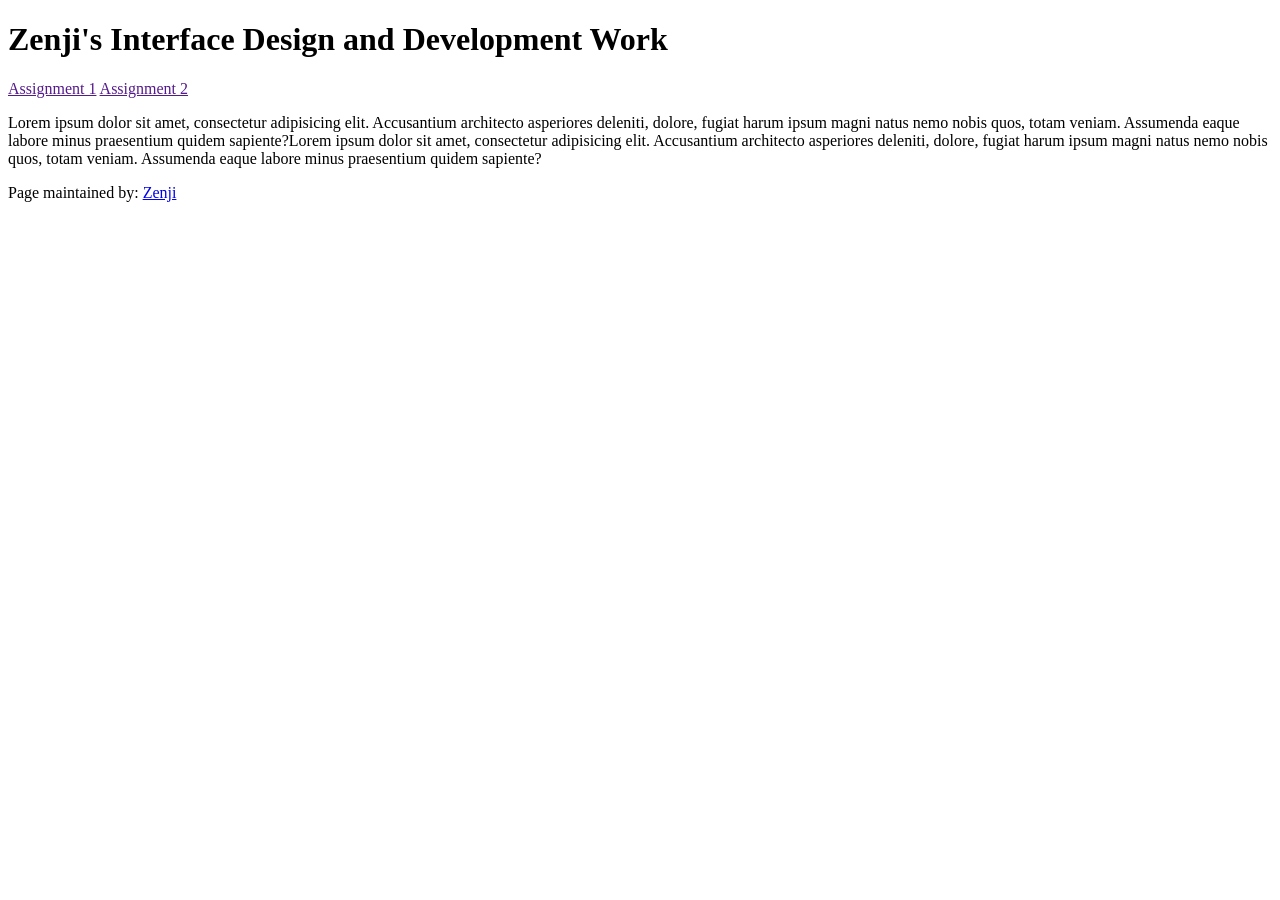
==== index.html @ 8e726c19 "Work Index Init -Created fork from template -Updated our own details in the HTML -Replaced favicon i" ====
<!doctype html>
<html lang="en">
<head>
    <meta charset="UTF-8">
    <meta name="viewport"
          content="width=device-width, user-scalable=no, initial-scale=1.0, maximum-scale=1.0, minimum-scale=1.0">
    <meta http-equiv="X-UA-Compatible" content="ie=edge">

<!-- !!!!! -->
<!--    change this to refer to your specific page  -->
    <title>Zenji's Work Index</title>

<!-- !!!!! -->
<!--  change this to your preferred icon  -->
    <!-- favicon was sourced from favicon.io but the original graphics are copyright 2020 Twitter, Inc
    and other contributors -->
    <!-- They are licensed under CC-BY 4.0 as linked below -->
    <!-- https://creativecommons.org/licenses/by/4.0/ -->
    <link rel="icon" type="image/png" href="./assets/icons/favicon.png">

    <link rel="stylesheet" href="reset.css">
    <link rel="stylesheet" href="style.css">
</head>
<body>

    <header>
<!-- !!!!! -->
<!--    change this to your preferred online name  -->
        <h1>Zenji's Interface Design and Development Work</h1>
    </header>

    <div class="mainNavContainer">

        <nav>
            <a href="">Assignment 1</a>
            <a href="">Assignment 2</a>
        </nav>

        <main>
            <section id="intro-section">
                <p> Lorem ipsum dolor sit amet, consectetur adipisicing elit. Accusantium architecto asperiores deleniti, dolore, fugiat harum ipsum magni natus nemo nobis quos, totam veniam. Assumenda eaque labore minus praesentium quidem sapiente?Lorem ipsum dolor sit amet, consectetur adipisicing elit. Accusantium architecto asperiores deleniti, dolore, fugiat harum ipsum magni natus nemo nobis quos, totam veniam. Assumenda eaque labore minus praesentium quidem sapiente?</p>
            </section>
        </main>

        <!-- this is an empty element which helps with spacing -->
        <aside></aside>

    </div>

    <footer>
        <p>
<!-- !!!!! -->
<!--    change this to your preferred online name and update link to refer to your github page  -->
            Page maintained by:
            <a href="https://github.com/Zenji2" target="_blank">
            Zenji
            </a>
        </p>
    </footer>
</body>
</html>
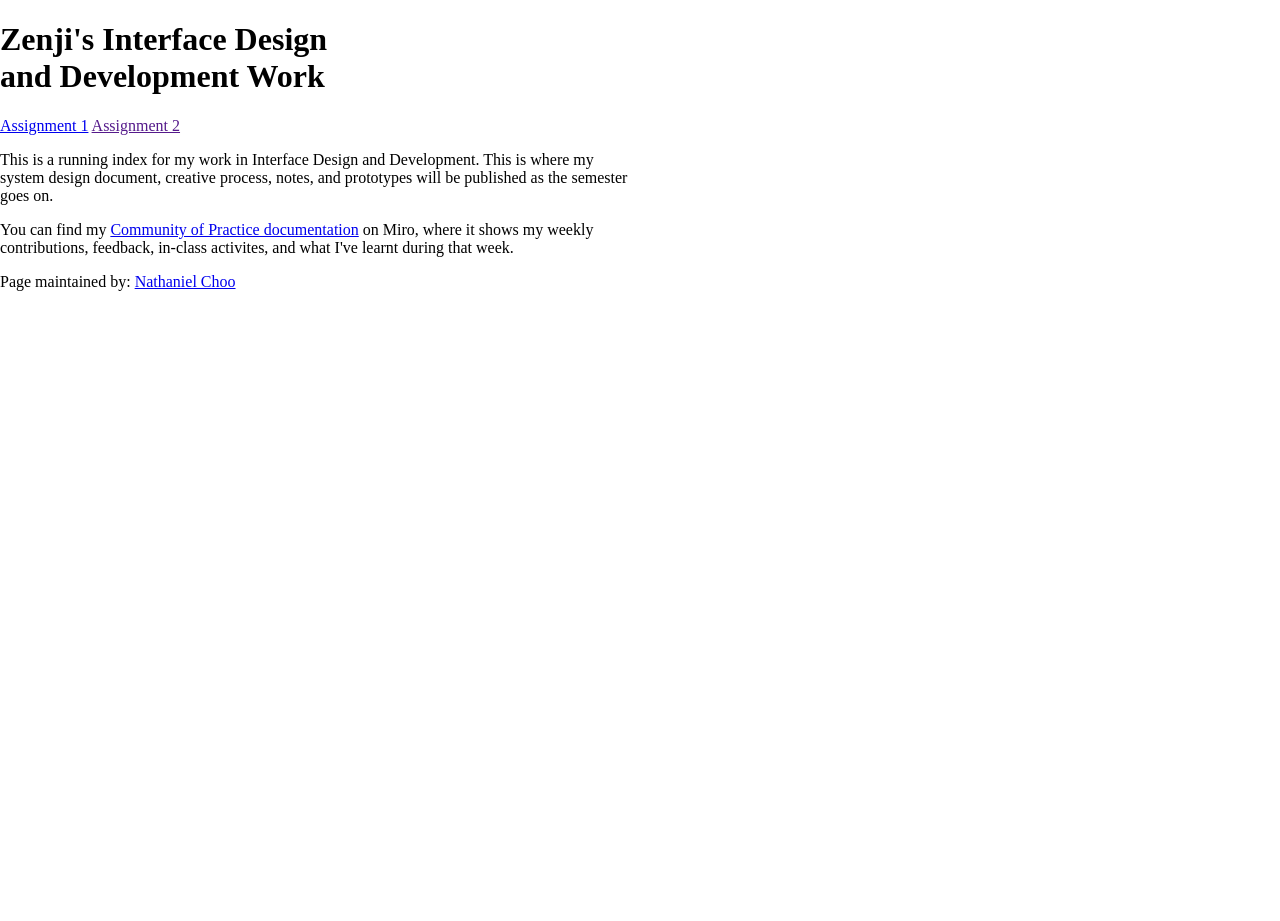
==== commit 46138da8: "Update index -Added my own information replacing template text" ====
--- a/index.html
+++ b/index.html
@@ -32,19 +32,27 @@
     <div class="mainNavContainer">
 
         <nav>
-            <a href="">Assignment 1</a>
+            <a href="./assignment1.html">Assignment 1</a>
             <a href="">Assignment 2</a>
         </nav>
 
         <main>
             <section id="intro-section">
-                <p> Lorem ipsum dolor sit amet, consectetur adipisicing elit. Accusantium architecto asperiores deleniti, dolore, fugiat harum ipsum magni natus nemo nobis quos, totam veniam. Assumenda eaque labore minus praesentium quidem sapiente?Lorem ipsum dolor sit amet, consectetur adipisicing elit. Accusantium architecto asperiores deleniti, dolore, fugiat harum ipsum magni natus nemo nobis quos, totam veniam. Assumenda eaque labore minus praesentium quidem sapiente?</p>
+                <p> This is a running index for my work in Interface Design and Development. This is where my system design document, creative process, notes, and prototypes will be published as the semester goes on.
+                    
+                </p>
+
+                <p> You can find my <a href="https://au.miro.com/app/board/u3jVOf5GMVg=/?share_link_id=210217706839">Community of Practice documentation</a> on Miro, where it shows my weekly contributions, feedback, in-class activites, and what I've learnt during that week.
+                    
+                </p>
             </section>
         </main>
 
+        
         <!-- this is an empty element which helps with spacing -->
         <aside></aside>
 
+        
     </div>
 
     <footer>
@@ -53,7 +61,7 @@
 <!--    change this to your preferred online name and update link to refer to your github page  -->
             Page maintained by:
             <a href="https://github.com/Zenji2" target="_blank">
-            Zenji
+            Nathaniel Choo
             </a>
         </p>
     </footer>
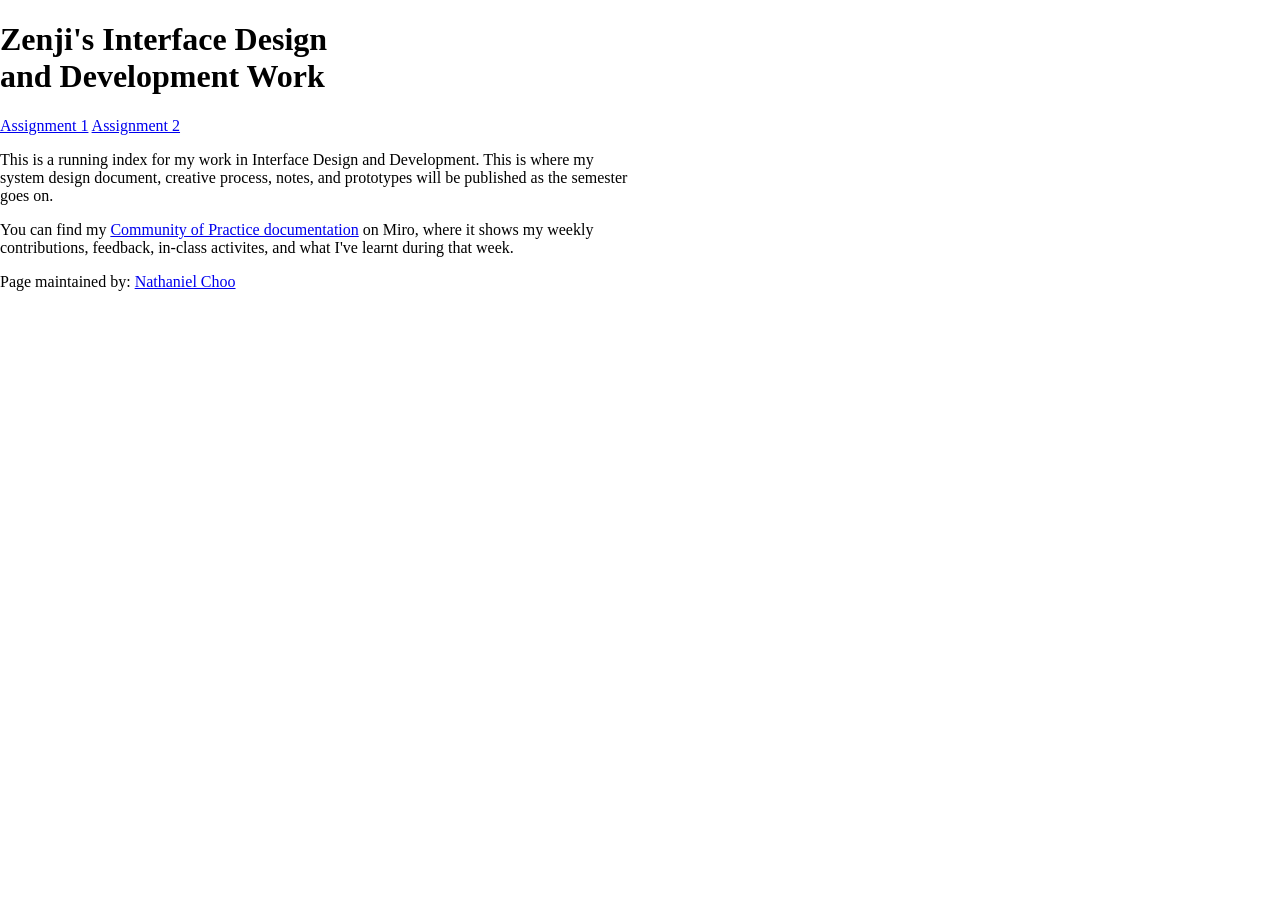
==== commit e98666ae: "Created assignment 2 page -Duplicated assignment 1 to make assignment 2 page -Added page linking to " ====
--- a/index.html
+++ b/index.html
@@ -33,7 +33,7 @@
 
         <nav>
             <a href="./assignment1.html">Assignment 1</a>
-            <a href="">Assignment 2</a>
+            <a href="./assignment2.html">Assignment 2</a>
         </nav>
 
         <main>
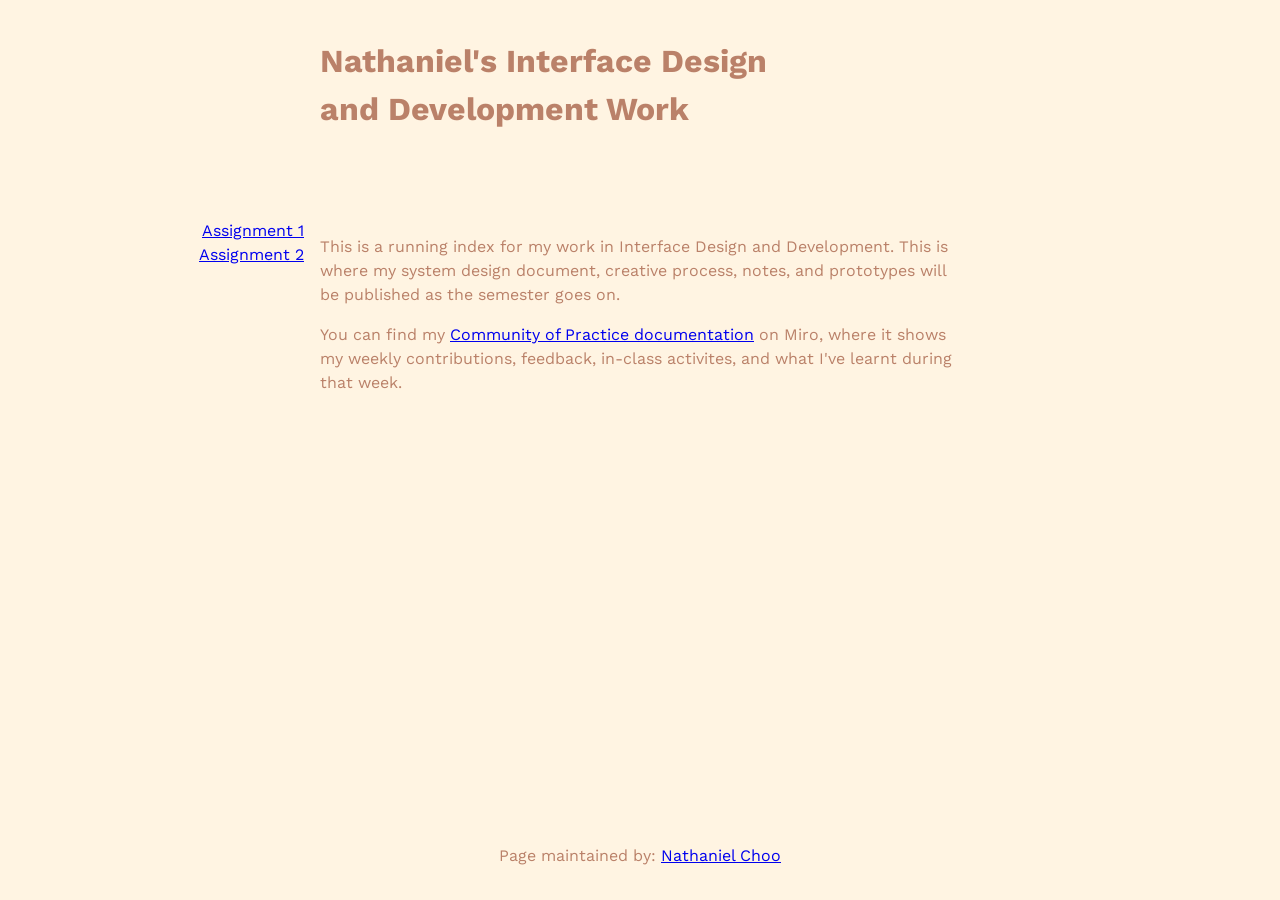
==== commit e7422fe2: "Updated style and name -Customised page" ====
--- a/index.html
+++ b/index.html
@@ -8,7 +8,7 @@
 
 <!-- !!!!! -->
 <!--    change this to refer to your specific page  -->
-    <title>Zenji's Work Index</title>
+    <title>Nathaniel's Interface Website</title>
 
 <!-- !!!!! -->
 <!--  change this to your preferred icon  -->
@@ -26,7 +26,7 @@
     <header>
 <!-- !!!!! -->
 <!--    change this to your preferred online name  -->
-        <h1>Zenji's Interface Design and Development Work</h1>
+        <h1>Nathaniel's Interface Design and Development Work</h1>
     </header>
 
     <div class="mainNavContainer">
--- a/style.css
+++ b/style.css
@@ -0,0 +1,140 @@
+/*!!!!!*/
+/*add in your own font imports here*/
+/*remember to update them in the rest of the CSS : eg the body selector*/
+@import url('https://fonts.googleapis.com/css2?family=Work+Sans:ital,wght@0,100..900;1,100..900&display=swap');
+
+/*!!!!!*/
+/*change out, and/or add colours to the colour scheme*/
+:root{
+    /* basic 2-bit palette from 1bit Monitor Glow Palette by Polyducks */
+    /* https://lospec.com/palette-list/1bit-monitor-glow */
+    --colour-1: #BA8169;
+    --colour-2: #FFF4E2;
+}
+
+/* this swaps the colour order to account for user's OS dark mode */
+/*!!!!!*/
+/*remember to update the colours here too to reflect the above changes*/
+@media (prefers-color-scheme: dark) {
+    :root{
+        --colour-1: #BA8169;
+        --colour-2: #FFF4E2;
+    }
+}
+
+
+body {
+    background-color: var(--colour-2);
+    color: var(--colour-1);
+    font-family: 'Work Sans', sans-serif;
+    line-height: 1.5;
+    padding: 1rem;
+    display: flex;
+    flex-direction: column;
+    gap: 1rem;
+}
+
+header {
+    display: flex;
+    justify-content: center;
+    margin-block-end: 3rem;
+}
+
+.mainNavContainer {
+    flex: 1;
+    display: flex;
+    justify-content: center;
+    gap: 1rem;
+}
+
+nav {
+    display: flex;
+    flex-direction: column;
+    min-width: fit-content;
+    flex: 1;
+    align-items: flex-end;
+}
+
+main {
+    display: flex;
+    flex-direction: column;
+    align-items: center;
+}
+
+section {
+    max-width: 80rch;
+}
+
+.firstSectionHeading {
+    margin-top: 0;
+}
+
+aside {
+    visibility: hidden;
+    flex: 1;
+}
+
+footer {
+    display: flex;
+    justify-content: center;
+    margin-block-start: 3rem;
+}
+
+/*technique from Kevin Powell*/
+/*https://youtu.be/CU8Plk-53RU?si=zMpP0Pfbg1SaXeDB&t=255*/
+/*longer post about how this works and the * + * selector*/
+/*https://alistapart.com/article/axiomatic-css-and-lobotomized-owls/*/
+.prose > * + * {
+    margin-block-start: var(--prose-flow, 1em);
+}
+
+/* breakpoints from Material Design Spec https://m3.material.io/foundations/layout/breakpoints/overview */
+/* while sometimes mobile first is recommended, as we will be focused on desktop, we will start there */
+
+/* assumed base sizing is large (1200–1599px) : desktop  */
+
+/* extra-large breakpoint : desktop, ultrawide monitors */
+@media (width > 1600px) {
+
+}
+
+/* expanded breakpoint : phone or tablet in landscape, desktop */
+@media (width < 1200px) {
+    header {
+        margin-block-end: 2rem;
+    }
+    footer {
+        margin-block-start: 2rem;
+    }
+}
+/* medium breakpoint : tablet in portrait */
+@media (width < 840px) {
+    header {
+        margin-block-end: 1rem;
+    }
+    .mainNavContainer {
+        flex-direction: column;
+        justify-content: flex-start;
+        align-items: center;
+    }
+    nav {
+        flex: 0;
+        width: 100%;
+        max-width: 80rch;
+        justify-content: space-between;
+        flex-direction: row;
+    }
+    main {
+        flex: 1;
+    }
+    aside {
+        flex: 0;
+    }
+    footer {
+        margin-block-start: 1rem;
+    }
+}
+/* compact breakpoint : phone in portrait */
+@media (width < 600px) {
+
+}
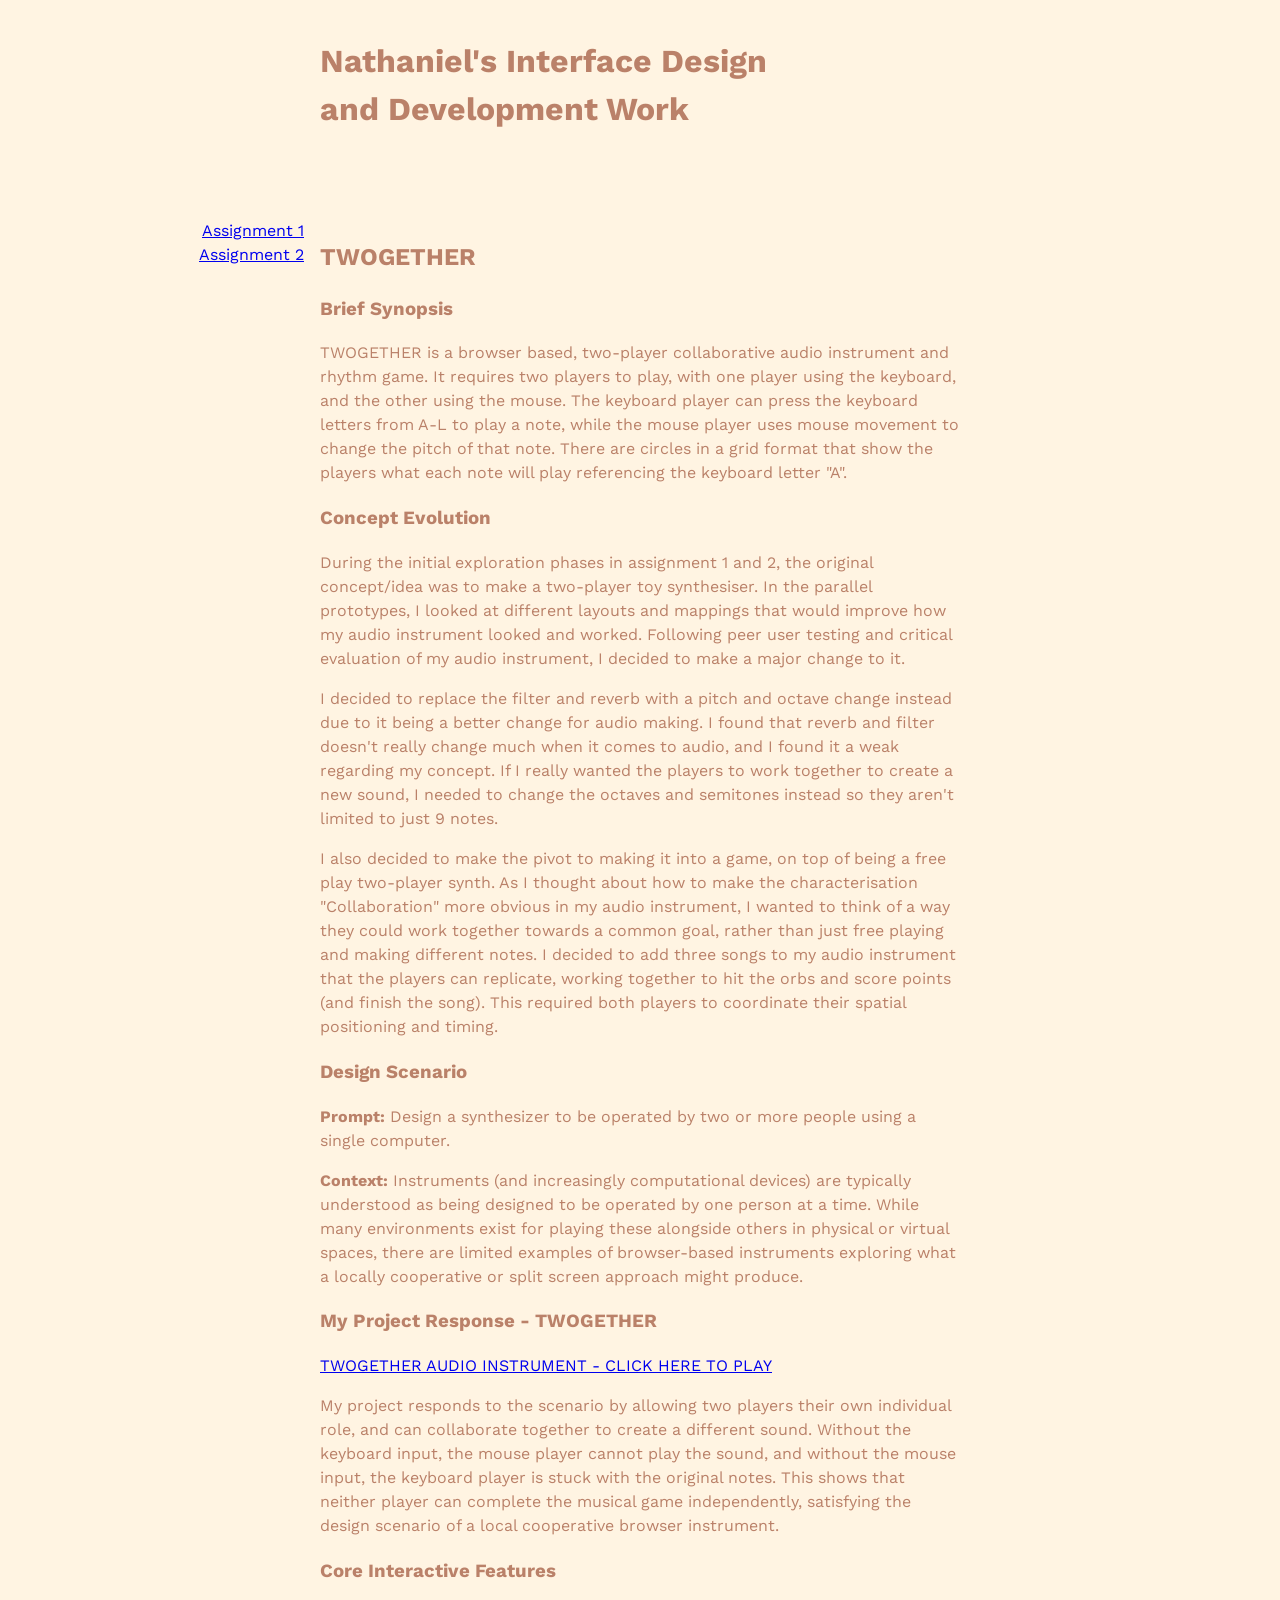
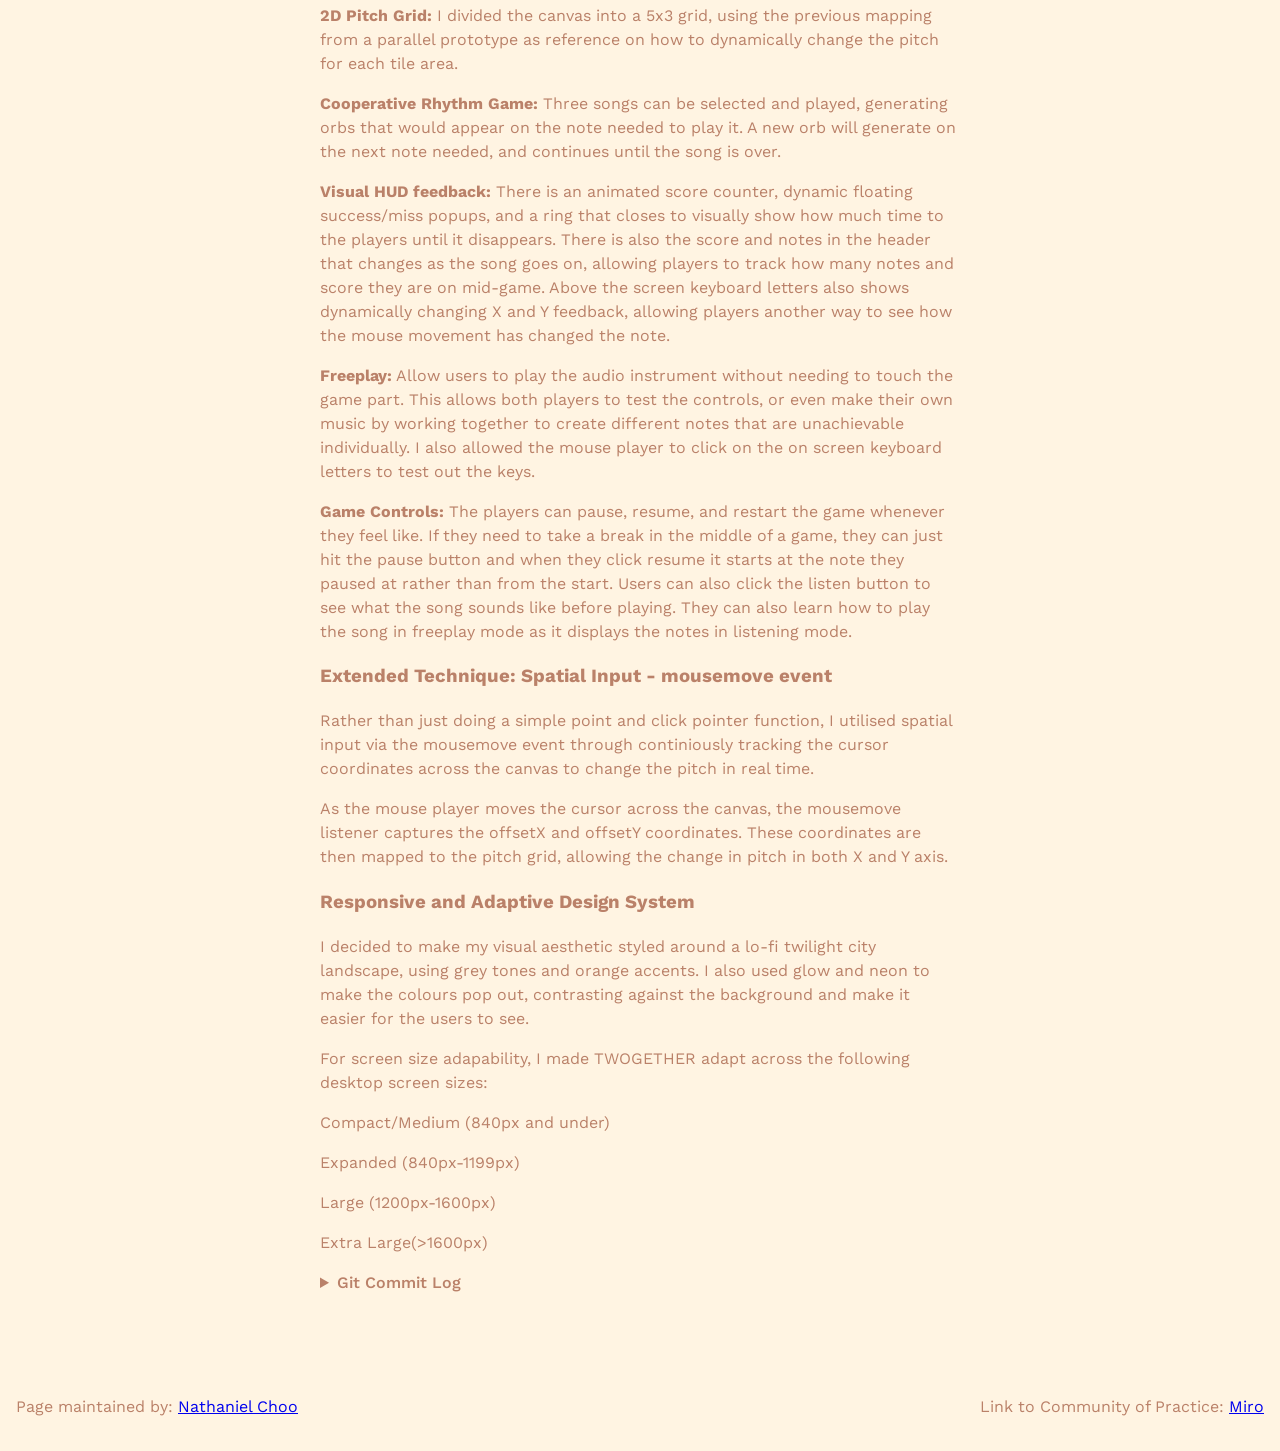
==== commit f783a33b: "Assignment 3 Update" ====
--- a/index.html
+++ b/index.html
@@ -35,16 +35,258 @@
             <a href="./assignment1.html">Assignment 1</a>
             <a href="./assignment2.html">Assignment 2</a>
         </nav>
-
         <main>
             <section id="intro-section">
-                <p> This is a running index for my work in Interface Design and Development. This is where my system design document, creative process, notes, and prototypes will be published as the semester goes on.
-                    
+                <h1>TWOGETHER</h1>
+                <h3>Brief Synopsis</h3>
+                <p>TWOGETHER is a browser based, two-player collaborative audio instrument and rhythm game. It requires two players to play, with one player using the keyboard, and the other using the mouse. The keyboard player can press the keyboard letters from A-L to play a note, while the mouse player uses mouse movement to change the pitch of that note. There are circles in a grid format that show the players what each note will play referencing the keyboard letter "A".
+                <h3>Concept Evolution</h3>
+                <p>During the initial exploration phases in assignment 1 and 2, the original concept/idea was to make a two-player toy synthesiser. In the parallel prototypes, I looked at different layouts and mappings that would improve how my audio instrument looked and worked. Following peer user testing and critical evaluation of my audio instrument, I decided to make a major change to it.</p>
+                <p>I decided to replace the filter and reverb with a pitch and octave change instead due to it being a better change for audio making. I found that reverb and filter doesn't really change much when it comes to audio, and I found it a weak regarding my concept. If I really wanted the players to work together to create a new sound, I needed to change the octaves and semitones instead so they aren't limited to just 9 notes.</p>
+                <p>I also decided to make the pivot to making it into a game, on top of being a free play two-player synth. As I thought about how to make the characterisation "Collaboration" more obvious in my audio instrument, I wanted to think of a way they could work together towards a common goal, rather than just free playing and making different notes. I decided to add three songs to my audio instrument that the players can replicate, working together to hit the orbs and score points (and finish the song). This required both players to coordinate their spatial positioning and timing.</p>
+                <h3>Design Scenario</h3>
+                <p><strong>Prompt:</strong> Design a synthesizer to be operated by two or more people using a single computer.
                 </p>
-
-                <p> You can find my <a href="https://au.miro.com/app/board/u3jVOf5GMVg=/?share_link_id=210217706839">Community of Practice documentation</a> on Miro, where it shows my weekly contributions, feedback, in-class activites, and what I've learnt during that week.
-                    
-                </p>
+                <p><strong>Context:</strong> Instruments (and increasingly computational devices) are typically understood as being designed to be operated by one person at a time. While many environments exist for playing these alongside others in physical or virtual spaces, there are limited examples of browser-based instruments exploring what a locally cooperative or split screen approach might produce.</p>
+                <h3>My Project Response -  TWOGETHER</h3>
+                <a href="https://zenji2.github.io/TWOGETHER-TOOL/" target="_blank">TWOGETHER AUDIO INSTRUMENT - CLICK HERE TO PLAY</a>
+                <p>My project responds to the scenario by allowing two players their own individual role, and can collaborate together to create a different sound. Without the keyboard input, the mouse player cannot play the sound, and without the mouse input, the keyboard player is stuck with the original notes. This shows that neither player can complete the musical game independently, satisfying the design scenario of a local cooperative browser instrument.</p>
+                <h3>Core Interactive Features</h3>
+                <p><strong>2D Pitch Grid:</strong> I divided the canvas into a 5x3 grid, using the previous mapping from a parallel prototype as reference on how to dynamically change the pitch for each tile area.</p>
+                <p><strong>Cooperative Rhythm Game:</strong> Three songs can be selected and played, generating orbs that would appear on the note needed to play it. A new orb will generate on the next note needed, and continues until the song is over.</p>
+                <p><strong>Visual HUD feedback:</strong> There is an animated score counter, dynamic floating success/miss popups, and a ring that closes to visually show how much time to the players until it disappears. There is also the score and notes in the header that changes as the song goes on, allowing players to track how many notes and score they are on mid-game. Above the screen keyboard letters also shows dynamically changing X and Y feedback, allowing players another way to see how the mouse movement has changed the note.</p>
+                <p><strong>Freeplay:</strong> Allow users to play the audio instrument without needing to touch the game part. This allows both players to test the controls, or even make their own music by working together to create different notes that are unachievable individually. I also allowed the mouse player to click on the on screen keyboard letters to test out the keys.</p>
+                <p><strong>Game Controls:</strong> The players can pause, resume, and restart the game whenever they feel like. If they need to take a break in the middle of a game, they can just hit the pause button and when they click resume it starts at the note they paused at rather than from the start. Users can also click the listen button to see what the song sounds like before playing. They can also learn how to play the song in freeplay mode as it displays the notes in listening mode.</p>
+                <h3>Extended Technique: Spatial Input - mousemove event</h3>
+                <p>Rather than just doing a simple point and click pointer function, I utilised spatial input via the mousemove event through continiously tracking the cursor coordinates across the canvas to change the pitch in real time.</p>
+                <p>As the mouse player moves the cursor across the canvas, the mousemove listener captures the offsetX and offsetY coordinates. These coordinates are then mapped to the pitch grid, allowing the change in pitch in both X and Y axis.</p>
+                <h3>Responsive and Adaptive Design System</h3>
+                <p>I decided to make my visual aesthetic styled around a lo-fi twilight city landscape, using grey tones and orange accents. I also used glow and neon to make the colours pop out, contrasting against the background and make it easier for the users to see.</p>
+                <p>For screen size adapability, I made TWOGETHER adapt across the following desktop screen sizes:</p>
+                <p>Compact/Medium (840px and under)</p>
+                <p>Expanded (840px-1199px)</p>
+                <p>Large (1200px-1600px)</p>
+                <p>Extra Large(>1600px)</p>
+
+                <details class="commit">
+    <summary>Git Commit Log</summary>
+    <table>
+        <thead>
+            <tr>
+                <th>Author</th>
+                <th>Date</th>
+                <th>Subject</th>
+                <th>Body</th>
+            </tr>
+        </thead>
+        <tbody>
+            <tr>
+                <td>Zenji2</td>
+                <td>Mon Aug 31 12:23:53 2026 +1000</td>
+                <td>Initial commit</td>
+                <td></td>
+            </tr>
+            <tr>
+                <td>Zenji2</td>
+                <td>Mon Aug 31 12:26:59 2026 +1000</td>
+                <td>Cloned audioInstrument code</td>
+                <td>- Copied code from audioInstrument project<br>- Added sections for both players<br>- Added a context dialog</td>
+            </tr>
+            <tr>
+                <td>Zenji2</td>
+                <td>Mon Aug 31 12:46:40 2026 +1000</td>
+                <td>Updated index</td>
+                <td>- Changed title from audio instrument to TWOGETHER</td>
+            </tr>
+            <tr>
+                <td>Zenji2</td>
+                <td>Mon Aug 31 12:51:13 2026 +1000</td>
+                <td>Add keyboard keys</td>
+                <td>- Added keyboard button visuals and assigned note to them</td>
+            </tr>
+            <tr>
+                <td>Zenji2</td>
+                <td>Mon Aug 31 12:54:59 2026 +1000</td>
+                <td>Removed old code</td>
+                <td>- Deleted any old code from audioInstrument that doesn't help</td>
+            </tr>
+            <tr>
+                <td>Zenji2</td>
+                <td>Mon Aug 31 13:00:26 2026 +1000</td>
+                <td>Removed old code</td>
+                <td>- Deleted old code from audioInstrument project<br>- Made a temporary canvas for now</td>
+            </tr>
+            <tr>
+                <td>Zenji2</td>
+                <td>Mon Aug 31 13:07:37 2026 +1000</td>
+                <td>Added temp canvas and const for players</td>
+                <td>- Added const for keyboard and mouse to wire notes later<br>- Made keyboard letters bigger<br>- Visualised the canvas of mouse player</td>
+            </tr>
+            <tr>
+                <td>Zenji2</td>
+                <td>Mon Aug 31 13:11:31 2026 +1000</td>
+                <td>Updated style</td>
+                <td>- Added a main display visual</td>
+            </tr>
+            <tr>
+                <td>Zenji2</td>
+                <td>Mon Aug 31 13:23:13 2026 +1000</td>
+                <td>Update style.css</td>
+                <td>- Placed letter keys at bottom for more space on screen</td>
+            </tr>
+            <tr>
+                <td>Zenji2</td>
+                <td>Tue Sep 8 21:02:32 2026 +1000</td>
+                <td>Changed layout</td>
+                <td>- Made the canvas take up whole screen</td>
+            </tr>
+            <tr>
+                <td>Zenji2</td>
+                <td>Tue Sep 8 21:38:55 2026 +1000</td>
+                <td>Added sound and highlight key</td>
+                <td>- When letter key is held it makes sound<br>- Made visual of key light up corresponding to key letter pressed<br>- When letter key is stopped being held down it stops sound<br>- Added tone/reverb change<br>- Added quadrant section to visualise</td>
+            </tr>
+            <tr>
+                <td>Zenji2</td>
+                <td>Sat Sep 19 13:13:23 2026 +1000</td>
+                <td>Made mouse function</td>
+                <td>- Added function to moving mouse</td>
+            </tr>
+            <tr>
+                <td>Zenji2</td>
+                <td>Sat Sep 19 13:16:36 2026 +1000</td>
+                <td>Made layout bigger</td>
+                <td>- Changed height to 100% to fill whole screen instead of it being a small section.<br>- Replaced the feedback with a mouse trail that fades out</td>
+            </tr>
+            <tr>
+                <td>Zenji2</td>
+                <td>Thu Oct 1 01:44:53 2026 +1000</td>
+                <td>Parallel Prototype Five - Changed Feedback/Layout</td>
+                <td>- Got rid of the quadrant layout<br>- Helps visualise feedback better<br>- Replaced with a blob circle in the middle of screen that changes size and glow radius depending on where you position mouse</td>
+            </tr>
+            <tr>
+                <td>Zenji2</td>
+                <td>Thu Oct 1 01:52:09 2026 +1000</td>
+                <td>Parallel Prototype 6 - Feedback/Layout</td>
+                <td>- Removed quadrant layout and text</td>
+            </tr>
+            <tr>
+                <td>Zenji2</td>
+                <td>Sun Oct 4 14:23:00 2026 +1100</td>
+                <td>Create commit history</td>
+                <td></td>
+            </tr>
+            <tr>
+                <td>Zenji2</td>
+                <td>Thu Oct 8 10:24:53 2026 +1100</td>
+                <td>Merge branch 'TwogetherExplorationSix'</td>
+                <td></td>
+            </tr>
+            <tr>
+                <td>Zenji2</td>
+                <td>Thu Oct 8 10:26:38 2026 +1100</td>
+                <td>Merge branch 'TwogetherExplorationFive'</td>
+                <td>- Fixed and now work together<br>- Didn't work at first due to it using different canvas systems</td>
+            </tr>
+            <tr>
+                <td>Zenji2</td>
+                <td>Thu Oct 15 10:55:51 2026 +1100</td>
+                <td>Merged two branches to main</td>
+                <td>- Merged my circle and mouse feedback branch<br>- Modified values of maprange, wetness, and filter</td>
+            </tr>
+            <tr>
+                <td>Zenji2</td>
+                <td>Thu Oct 15 11:05:39 2026 +1100</td>
+                <td>Changed tone/values</td>
+                <td>- Made the tone sound better because participants in testing said it didn't sound pleasant and could be better</td>
+            </tr>
+            <tr>
+                <td>Zenji2</td>
+                <td>Thu Oct 15 11:30:16 2026 +1100</td>
+                <td>Experiment with colour</td>
+                <td>- Changed the colour palette of the app<br>- Made the background look better using a gradient</td>
+            </tr>
+            <tr>
+                <td>Zenji2</td>
+                <td>Fri Oct 16 22:45:09 2026 +1100</td>
+                <td>Fix the jump in mapping and changed background</td>
+                <td>- Fixed the sudden jump when moving the mouse across a part of the canvas, causing it to jump from one end to the other. I made it more gradual.<br>- Using another tone.js<br>- Used AI to help clean up code/fixing/debugging and help with making it look more aesthetically pleasing (colours, shape and layout of grid).<br>- Swapped the blob for the grid layout prototype I experimented with.</td>
+            </tr>
+            <tr>
+                <td>Zenji2</td>
+                <td>Mon Oct 26 23:23:54 2026 +1100</td>
+                <td>Transitioning to octaves/semitones</td>
+                <td>- Instead of tones/reverb, I decided to switch to octaves/semitones, which is much better instrument and musical wise.<br>- Match the keyboard letter notes to what is being hovered over on canvas.<br>- Add visual feedback above letters to show what semitones/octaves they are</td>
+            </tr>
+            <tr>
+                <td>Zenji2</td>
+                <td>Mon Oct 26 23:50:33 2026 +1100</td>
+                <td>Keyboard and visual update</td>
+                <td>- Made each keyboard letter button have their own data key</td>
+            </tr>
+            <tr>
+                <td>Zenji2</td>
+                <td>Tue Oct 27 00:15:09 2026 +1100</td>
+                <td>Small fix</td>
+                <td>- Deleted modal close<br>- Fixed small issues<br>- Added top header button controls</td>
+            </tr>
+            <tr>
+                <td>Zenji2</td>
+                <td>Tue Oct 27 20:19:49 2026 +1100</td>
+                <td>Added songs.js</td>
+                <td>- Top buttons and fixes<br>- Able to play 3 songs<br>- Added orbs that appear on the screen that the mouse player moves to and the keyboard player hits the corresponding key.</td>
+            </tr>
+            <tr>
+                <td>Zenji2</td>
+                <td>Tue Oct 27 22:40:46 2026 +1100</td>
+                <td>Transition to game</td>
+                <td>- Transitioned the instrument into a game instrument synth, where players have to collaborate and work together to play the song.</td>
+            </tr>
+            <tr>
+                <td>Zenji2</td>
+                <td>Tue Oct 27 23:04:41 2026 +1100</td>
+                <td>Added pause and resume function</td>
+                <td>- Users are now able to pause and resume the game whenever<br>- It will play the note that you are currently at when paused/resumed<br>- Stop and play button</td>
+            </tr>
+            <tr>
+                <td>Zenji2</td>
+                <td>Wed Oct 28 00:21:11 2026 +1100</td>
+                <td>Added listening function</td>
+                <td>- Players are now able to listen to the song before playing to know how it sounds.<br>- Dim screen when paused<br>- Fade the +100 and missed message<br>- Added ring around orb that shrinks</td>
+            </tr>
+            <tr>
+                <td>Zenji2</td>
+                <td>Wed Oct 28 12:33:52 2026 +1100</td>
+                <td>Added effects</td>
+                <td>- Added mouse trails<br>- Better layout for smaller screen sizes<br>- Made font able to get offline rather than link<br>- Able to test the keys using mouse</td>
+            </tr>
+            <tr>
+                <td>Zenji2</td>
+                <td>Wed Oct 28 13:17:27 2026 +1100</td>
+                <td>Instructions</td>
+                <td>- Errors console, resizing and focus control<br>- Updated the instructions<br>- Typos</td>
+            </tr>
+            <tr>
+                <td>Zenji2</td>
+                <td>Wed Oct 28 13:24:31 2026 +1100</td>
+                <td>Debugging</td>
+                <td>- Cleaned up index.html<br>- Added background image<br>- Just aesthetic purposes change</td>
+            </tr>
+            <tr>
+                <td>Zenji2</td>
+                <td>Wed Oct 28 14:23:26 2026 +1100</td>
+                <td>Aesthetic and looks revamp</td>
+                <td>- Changed the look of my game without changing any functioning</td>
+            </tr>
+            <tr>
+                <td>Zenji2</td>
+                <td>Wed Oct 28 14:43:28 2026 +1100</td>
+                <td>Fixed select song highlight</td>
+                <td>- Added better dropdown</td>
+            </tr>
+        </tbody>
+    </table>
+</details>
             </section>
         </main>
 
@@ -64,6 +306,14 @@
             Nathaniel Choo
             </a>
         </p>
+
+        <aside></aside>
+    <p>
+                    Link to Community of Practice:
+        <a href="https://au.miro.com/app/board/u3jVOf5GMVg=/?share_link_id=210217706839">
+            Miro
+        </a>
+    </p>
     </footer>
 </body>
 </html>
--- a/style.css
+++ b/style.css
@@ -80,6 +80,23 @@
     margin-block-start: 3rem;
 }
 
+.spaced-link {
+  display: block; 
+  margin-top: 20px;     
+  margin-bottom: 20px; 
+  margin-left: 0px;    
+  margin-right: 0px;   
+}
+
+.commit {
+  display: inline-block; 
+  margin-top: 0px;     
+  margin-bottom: 20px; 
+  margin-left: 0px;    
+  margin-right: 0px;   
+  font-weight: 550;
+}
+
 /*technique from Kevin Powell*/
 /*https://youtu.be/CU8Plk-53RU?si=zMpP0Pfbg1SaXeDB&t=255*/
 /*longer post about how this works and the * + * selector*/
